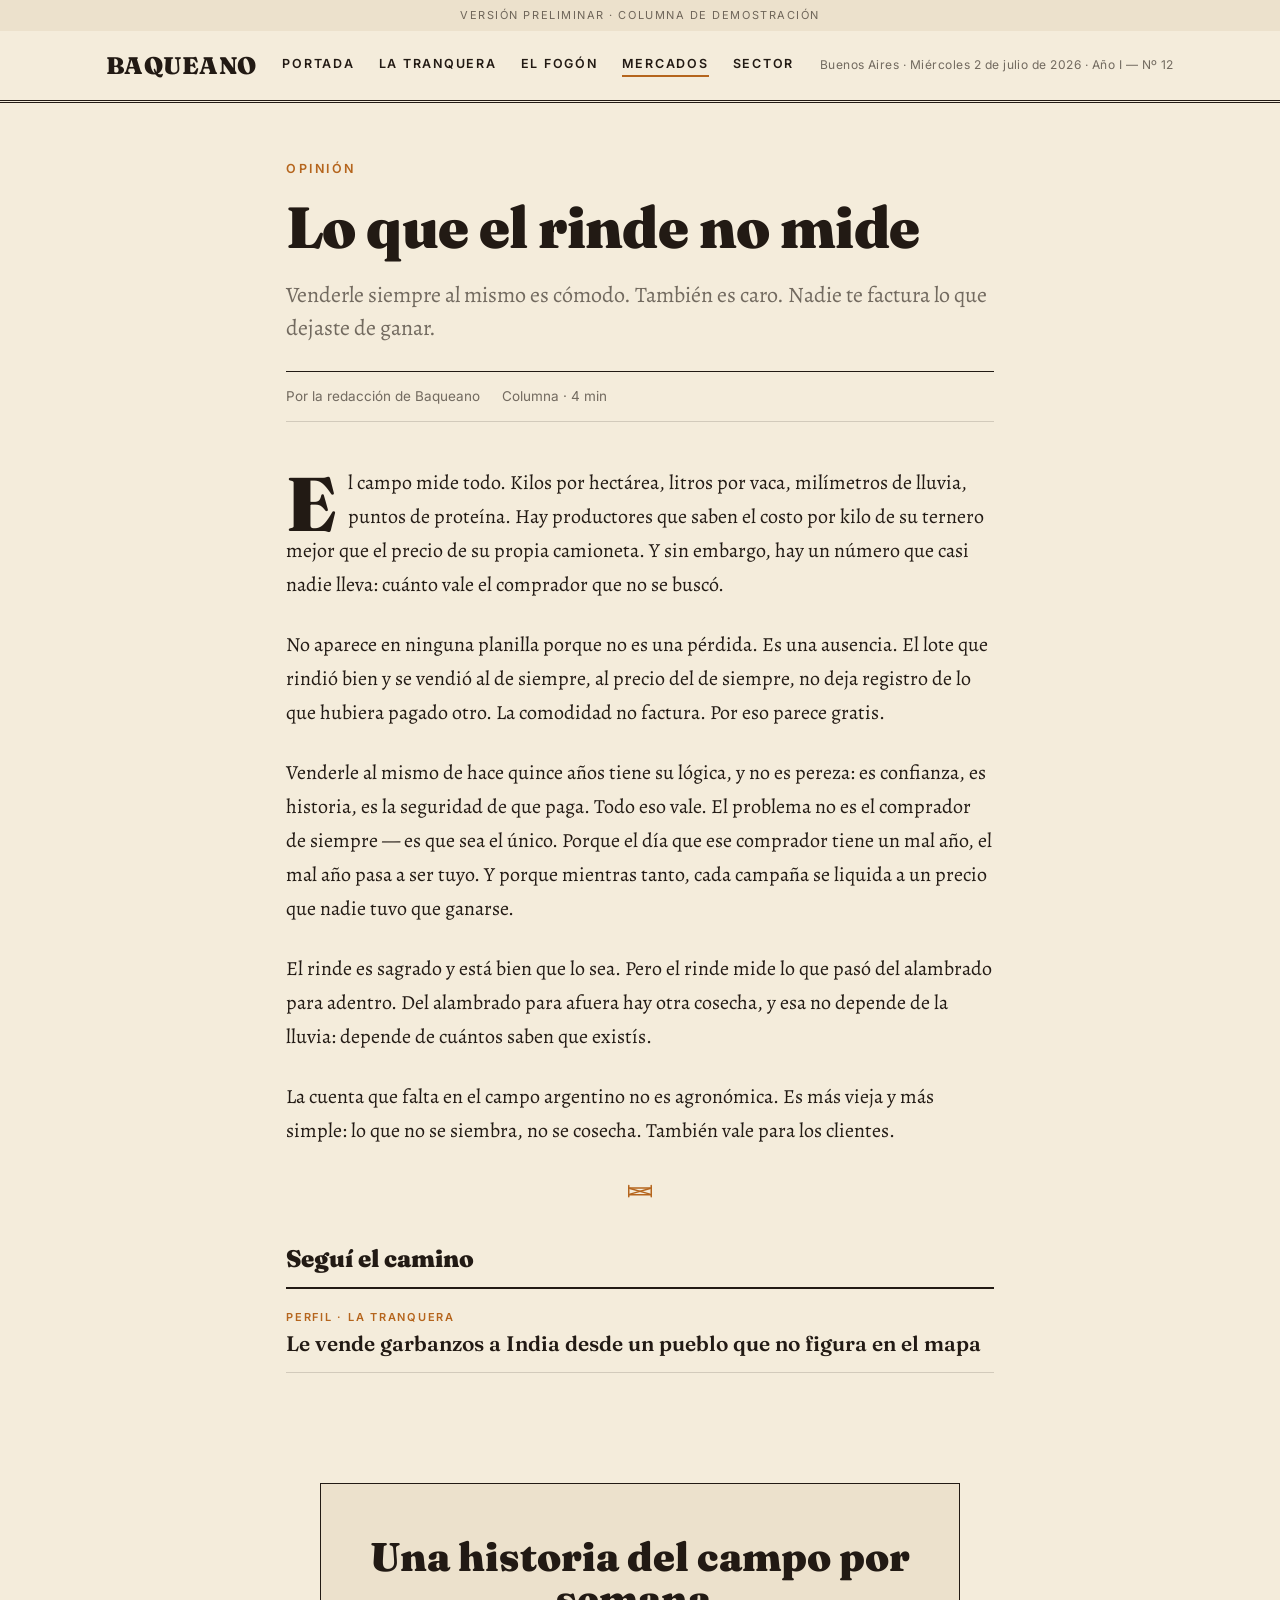
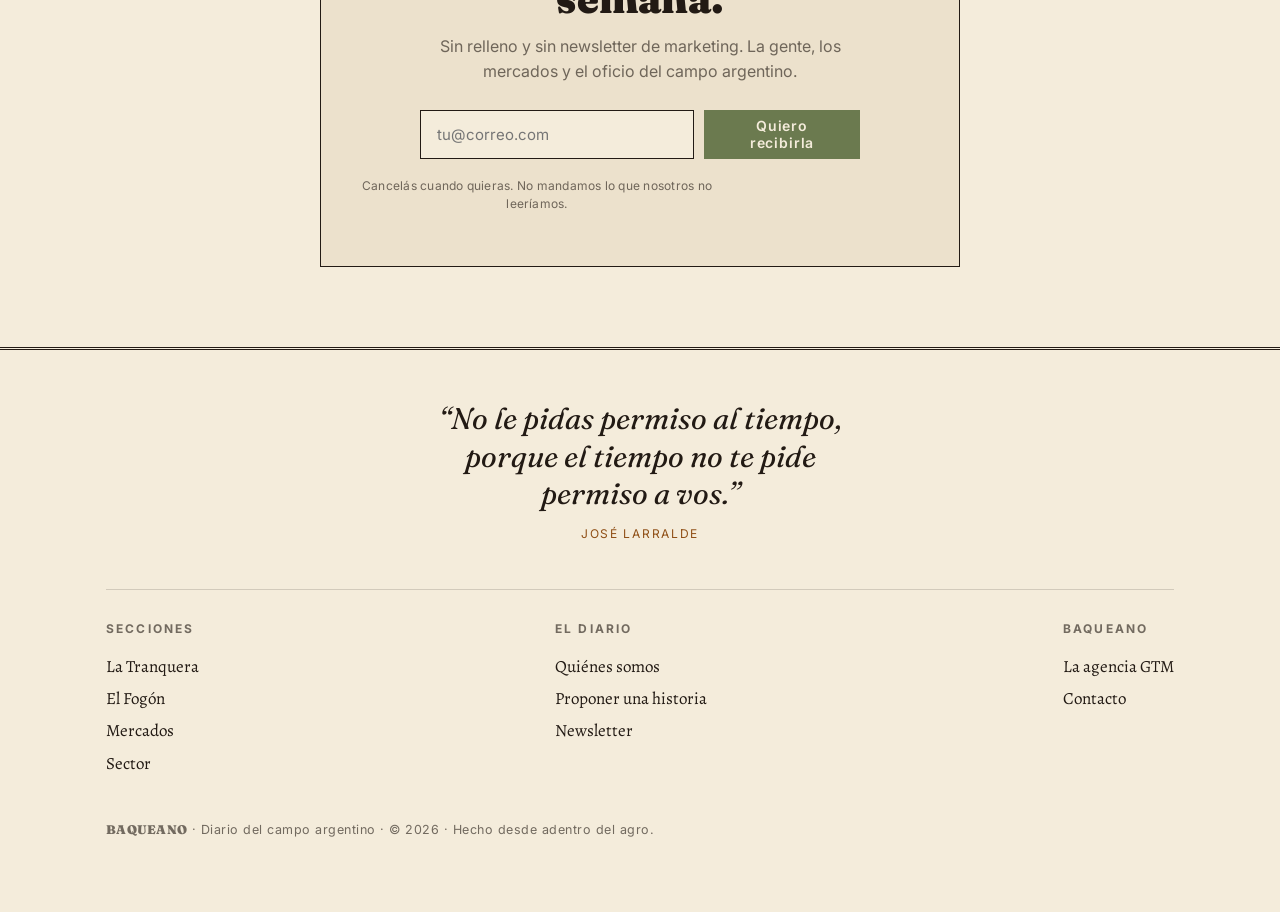
==== portal/notas/columna-rinde-no-mide.html @ cb1015b8 "Portal generado con build.py — nav 4 secciones, notas y secciones generadas Co-Authored-By: Claude F" ====
<!DOCTYPE html>
<html lang="es">
<head>
<meta charset="UTF-8">
<meta name="viewport" content="width=device-width, initial-scale=1.0">
<title>Lo que el rinde no mide — Baqueano</title>
<meta name="description" content="Venderle siempre al mismo es cómodo. También es caro. Nadie te factura lo que dejaste de ganar.">
<link rel="preconnect" href="https://fonts.googleapis.com">
<link rel="preconnect" href="https://fonts.gstatic.com" crossorigin>
<link href="https://fonts.googleapis.com/css2?family=Fraunces:ital,opsz,wght@0,9..144,400;0,9..144,600;0,9..144,900;1,9..144,400;1,9..144,600&family=Alegreya:ital,wght@0,400;0,500;1,400&family=Inter:wght@400;500;600&family=IBM+Plex+Mono:wght@400;500&display=swap" rel="stylesheet">
<link rel="stylesheet" href="../assets/portal.css">
</head>
<body>

  <div class="draft">Versión preliminar · columna de demostración</div>
  <!-- MASTHEAD compacto -->
  <header class="compacta">
    <div class="wrap inner">
      <a class="brand" href="../index.html">BAQUEANO</a>
      <nav aria-label="Secciones">
        <a href="../index.html">Portada</a>
<a href="../seccion/la-tranquera.html">La Tranquera</a>
<a href="../seccion/el-fogon.html">El Fogón</a>
<a href="../seccion/mercados.html" class="active">Mercados</a>
<a href="../seccion/sector.html">Sector</a>
      </nav>
      <span class="fecha">Buenos Aires · Miércoles 2 de julio de 2026 · Año I — Nº 12</span>
    </div>
  </header>

  <article>
    <header class="nota-head">
      <span class="kick">Opinión</span>
      <h1>Lo que el rinde no mide</h1>
      <p class="dek">Venderle siempre al mismo es cómodo. También es caro. Nadie te factura lo que dejaste de ganar.</p>
      <div class="nota-firma">
        <span>Por la redacción de Baqueano</span>
        <span>Columna · 4 min</span>
      </div>
    </header>


    <div class="nota-body">
<p>El campo mide todo. Kilos por hectárea, litros por vaca, milímetros de lluvia, puntos de proteína. Hay productores que saben el costo por kilo de su ternero mejor que el precio de su propia camioneta. Y sin embargo, hay un número que casi nadie lleva: cuánto vale el comprador que no se buscó.</p>
<p>No aparece en ninguna planilla porque no es una pérdida. Es una ausencia. El lote que rindió bien y se vendió al de siempre, al precio del de siempre, no deja registro de lo que hubiera pagado otro. La comodidad no factura. Por eso parece gratis.</p>
<p>Venderle al mismo de hace quince años tiene su lógica, y no es pereza: es confianza, es historia, es la seguridad de que paga. Todo eso vale. El problema no es el comprador de siempre — es que sea el único. Porque el día que ese comprador tiene un mal año, el mal año pasa a ser tuyo. Y porque mientras tanto, cada campaña se liquida a un precio que nadie tuvo que ganarse.</p>
<p>El rinde es sagrado y está bien que lo sea. Pero el rinde mide lo que pasó del alambrado para adentro. Del alambrado para afuera hay otra cosecha, y esa no depende de la lluvia: depende de cuántos saben que existís.</p>
<p>La cuenta que falta en el campo argentino no es agronómica. Es más vieja y más simple: lo que no se siembra, no se cosecha. También vale para los clientes.</p>
      <div class="fin" aria-hidden="true"><svg viewBox="0 0 48 26" fill="none" stroke="currentColor" stroke-width="2.4" stroke-linecap="round"><path d="M6 4 v18"/><path d="M42 4 v18"/><path d="M6 8 h36"/><path d="M6 19 h36"/><path d="M8 9 L40 18"/><path d="M40 9 L8 18"/></svg></div>
    </div>

    <aside class="relacionadas">
      <h2 class="head">Seguí el camino</h2>
      <a href="../notas/historia-garbanzos-india.html"><span class="tag">Perfil · La Tranquera</span><h4>Le vende garbanzos a India desde un pueblo que no figura en el mapa</h4></a>
    </aside>
  </article>

  <main class="wrap">
    <section class="news" id="news">
      <h3>Una historia del campo por semana.</h3>
      <p>Sin relleno y sin newsletter de marketing. La gente, los mercados y el oficio del campo argentino.</p>
      <form onsubmit="return false;">
        <input type="email" placeholder="tu@correo.com" aria-label="Tu correo">
        <button type="submit">Quiero recibirla</button>
      </form>
      <p class="fine">Cancelás cuando quieras. No mandamos lo que nosotros no leeríamos.</p>
    </section>
  </main>

  <footer>
    <div class="wrap">
      <p class="remate">“No le pidas permiso al tiempo, porque el tiempo no te pide permiso a vos.”</p>
      <p class="remate-src">José Larralde</p>
      <div class="foot-cols">
        <div><h5>Secciones</h5><a href="../seccion/la-tranquera.html">La Tranquera</a><a href="../seccion/el-fogon.html">El Fogón</a><a href="../seccion/mercados.html">Mercados</a><a href="../seccion/sector.html">Sector</a></div>
        <div><h5>El diario</h5><a href="#">Quiénes somos</a><a href="#">Proponer una historia</a><a href="#news">Newsletter</a></div>
        <div><h5>Baqueano</h5><a href="../../agencia/index.html">La agencia GTM</a><a href="../../agencia/contacto.html">Contacto</a></div>
      </div>
      <p class="colophon"><b>BAQUEANO</b> · Diario del campo argentino · © 2026 · Hecho desde adentro del agro.</p>
    </div>
  </footer>

</body>
</html>
---- portal/assets/portal.css ----
/* ============================================================
   BAQUEANO — Diario del campo argentino
   Design tokens: BRAND-DESIGN-PLAN.md + mockup "v1 editorial"
   Type: Fraunces (display fatface) · Alegreya (long reading)
         Inter (UI sans) · IBM Plex Mono (data / pizarra)
   Rules: no blue, no gradients (photo veils excepted), no
   shadows, no rounded corners. Green only on clickables.
   ============================================================ */

:root {
  --paper:    #f4ecdb;
  --paper-2:  #ece1cc;
  --tinta:    #221a14;
  --tinta-60: rgba(34, 26, 20, .62);
  --line:     rgba(34, 26, 20, .16);
  --ocre:     #b5651d;
  --ocre-dk:  #8f4f16;
  --pampa:    #6b7a4f;
  --pampa-dk: #56643f;
  --taupe:    #6b5d52;

  --display: "Fraunces", Georgia, "Times New Roman", serif;
  --lectura: "Alegreya", Georgia, serif;
  --sans:    "Inter", system-ui, -apple-system, sans-serif;
  --mono:    "IBM Plex Mono", ui-monospace, "Courier New", monospace;
}

* { box-sizing: border-box; }
html { -webkit-font-smoothing: antialiased; }
body {
  margin: 0; background: var(--paper); color: var(--tinta);
  font-family: var(--sans); font-size: 18px; line-height: 1.55;
}
a { color: inherit; text-decoration: none; }
a:focus-visible { outline: 2px solid var(--ocre); outline-offset: 3px; }
img, svg { display: block; max-width: 100%; }
.wrap { max-width: 1140px; margin: 0 auto; padding: 0 36px; }

.photo { background: var(--tinta); position: relative; overflow: hidden; }
.photo img { width: 100%; height: 100%; object-fit: cover; }

.draft {
  background: var(--paper-2); text-align: center; font-family: var(--sans);
  font-size: 11px; letter-spacing: .14em; text-transform: uppercase;
  color: var(--tinta-60); padding: 7px 12px;
}

.kick {
  font-family: var(--sans); font-weight: 600; font-size: 12.5px;
  letter-spacing: .2em; text-transform: uppercase; color: var(--ocre);
}

/* ---- pizarra (chalkboard price strip) ---- */
.pizarra {
  background: var(--tinta); color: var(--paper);
  font-family: var(--mono); font-size: 12.5px;
  overflow-x: auto; white-space: nowrap;
  -ms-overflow-style: none; scrollbar-width: none;
}
.pizarra::-webkit-scrollbar { display: none; }
.pizarra .inner {
  max-width: 1140px; margin: 0 auto; padding: 9px 36px;
  display: flex; gap: 26px; align-items: baseline;
}
.pizarra .rotulo { color: var(--ocre); letter-spacing: .16em; text-transform: uppercase; font-weight: 500; }
.pizarra .item b { font-weight: 500; color: var(--paper); }
.pizarra .item { color: rgba(244, 236, 219, .78); }
.pizarra .var { color: rgba(244, 236, 219, .5); }
.pizarra .fuente { margin-left: auto; color: rgba(244, 236, 219, .45); letter-spacing: .04em; }

/* ---- masthead (full, home) ---- */
header.masthead { padding: 26px 0 0; }
.top-meta {
  display: flex; justify-content: space-between; align-items: center;
  font-size: 12.5px; letter-spacing: .04em; color: var(--tinta-60);
  border-bottom: 1px solid var(--line); padding-bottom: 12px; gap: 16px;
}
.wordmark { text-align: center; padding: 24px 0 8px; }
.wordmark .brand {
  font-family: var(--display); font-weight: 900;
  font-size: clamp(46px, 9vw, 100px); letter-spacing: .02em;
  line-height: .92; margin: 0; display: block; color: var(--tinta);
}
.wordmark .kicker {
  font-family: var(--sans); font-size: 13px; letter-spacing: .42em;
  text-transform: uppercase; color: var(--ocre-dk); margin-top: 14px;
}
nav.pillars {
  display: flex; justify-content: center; flex-wrap: wrap; gap: 38px;
  border-top: 1px solid var(--tinta); border-bottom: 3px double var(--tinta);
  margin-top: 22px; padding: 13px 0;
}
nav.pillars a {
  font-family: var(--sans); font-weight: 600; font-size: 14px;
  letter-spacing: .15em; text-transform: uppercase; padding-bottom: 2px;
}
nav.pillars a:hover { color: var(--ocre); }
nav.pillars a.active { border-bottom: 2px solid var(--ocre); }

/* ---- masthead (compact, inner pages) ---- */
header.compacta { border-bottom: 3px double var(--tinta); }
.compacta .inner {
  display: flex; align-items: center; justify-content: space-between;
  gap: 24px; padding-top: 16px; padding-bottom: 16px;
}
.compacta .brand {
  font-family: var(--display); font-weight: 900; font-size: 24px;
  letter-spacing: .02em; color: var(--tinta);
}
.compacta nav { display: flex; gap: 24px; flex-wrap: wrap; }
.compacta nav a {
  font-family: var(--sans); font-weight: 600; font-size: 12.5px;
  letter-spacing: .14em; text-transform: uppercase; padding-bottom: 2px;
}
.compacta nav a:hover { color: var(--ocre); }
.compacta nav a.active { border-bottom: 2px solid var(--ocre); }
.compacta .fecha { font-size: 12px; color: var(--tinta-60); letter-spacing: .04em; }

/* ---- hero (photo full-bleed) ---- */
.hero {
  color: var(--paper); position: relative; min-height: min(70vh, 620px);
  display: flex; align-items: flex-end; border-bottom: 3px solid var(--ocre);
  background-size: cover; background-position: center 60%;
}
.hero .inner { position: relative; z-index: 1; padding: 84px 0 50px; width: 100%; }
.hero .kick { color: var(--paper); opacity: .9; display: block; margin-bottom: 18px; }
.hero h2, .hero h1 {
  font-family: var(--display); font-weight: 900;
  font-size: clamp(34px, 5.2vw, 64px); line-height: 1.02;
  letter-spacing: -.01em; margin: 0 0 20px; max-width: 19ch; color: var(--paper);
  text-shadow: 0 2px 20px rgba(34, 26, 20, .5);
}
.hero .dek {
  font-family: var(--lectura); font-size: 21px; line-height: 1.5;
  color: rgba(244, 236, 219, .9); max-width: 42ch; margin: 0 0 18px;
}
.hero .byline { font-family: var(--sans); font-size: 13px; color: rgba(244, 236, 219, .62); }
.hero .byline b { color: var(--paper); font-weight: 600; }

/* ---- tranquera divider ---- */
.rule { display: flex; align-items: center; gap: 18px; color: var(--ocre); margin: 44px 0; }
.rule::before, .rule::after { content: ""; flex: 1; height: 1px; background: var(--line); }
.rule svg { width: 34px; height: 20px; }

/* ---- section label + cards ---- */
.section-label {
  display: flex; align-items: baseline; justify-content: space-between;
  padding: 6px 0 24px; gap: 16px;
}
.section-label h2 { font-family: var(--display); font-weight: 900; font-size: 26px; margin: 0; }
.section-label a {
  font-family: var(--sans); font-weight: 600; font-size: 12px;
  letter-spacing: .14em; text-transform: uppercase; color: var(--ocre);
}
.section-label a:hover { color: var(--ocre-dk); }
.grid3 { display: grid; grid-template-columns: repeat(3, 1fr); gap: 40px; padding-bottom: 16px; }
.card { border-top: 2px solid var(--ocre); }
.card .photo { aspect-ratio: 4/3; margin-top: 16px; }
.card .kick { display: block; margin: 16px 0 10px; }
.card h3 {
  font-family: var(--display); font-weight: 600; font-size: 25px;
  line-height: 1.12; margin: 0 0 12px;
}
.card:hover h3 { color: var(--ocre-dk); }
.card .dek { font-family: var(--sans); font-size: 15px; color: var(--tinta-60); margin: 0 0 14px; line-height: 1.5; }
.card .mins { font-family: var(--sans); font-size: 12.5px; color: var(--tinta-60); }

/* ---- interview band (single dark section) ---- */
.band { background: var(--tinta); color: var(--paper); margin: 60px 0 0; padding: 64px 0; }
.band .inner { display: grid; grid-template-columns: .8fr 1.55fr; gap: 50px; align-items: center; }
.band .photo { aspect-ratio: 3/4; }
.band .kick { color: var(--ocre); display: block; margin-bottom: 14px; }
.band .label-big {
  font-family: var(--display); font-weight: 900;
  font-size: clamp(34px, 5vw, 60px); line-height: .92; margin: 0 0 22px;
}
.band blockquote {
  font-family: var(--display); font-style: italic; font-weight: 400;
  font-size: clamp(25px, 3.4vw, 42px); line-height: 1.2;
  margin: 0 0 20px; text-indent: -.4em;
}
.band cite { font-family: var(--sans); font-style: normal; font-size: 14px; color: rgba(244, 236, 219, .7); }

/* ---- two-column: rumbo list + alambrado wire ---- */
.dos-col { display: grid; grid-template-columns: 1.55fr .85fr; gap: 60px; padding: 56px 0 20px; }
.list .head {
  font-family: var(--display); font-weight: 900; font-size: 30px;
  border-bottom: 2px solid var(--tinta); padding-bottom: 10px; margin: 0 0 8px;
  display: flex; align-items: baseline; justify-content: space-between; gap: 16px;
}
.list .head small {
  font-family: var(--sans); font-weight: 600; font-size: 12px;
  letter-spacing: .2em; text-transform: uppercase; color: var(--ocre); white-space: nowrap;
}
.list .item {
  display: grid; grid-template-columns: 50px 1fr auto; gap: 20px;
  align-items: baseline; padding: 20px 0; border-bottom: 1px solid var(--line);
}
.list .num { font-family: var(--display); font-weight: 900; font-size: 26px; color: var(--ocre); }
.list .item h4 { font-family: var(--display); font-weight: 600; font-size: 21px; margin: 0; line-height: 1.2; }
.list .item:hover h4 { color: var(--ocre-dk); }
.list .tag {
  font-family: var(--sans); font-size: 12px; letter-spacing: .12em;
  text-transform: uppercase; color: var(--tinta-60);
}

.alambrado .head {
  font-family: var(--display); font-weight: 900; font-size: 30px;
  border-bottom: 2px solid var(--tinta); padding-bottom: 10px; margin: 0 0 8px;
}
.alambrado .breve { display: block; padding: 16px 0; border-bottom: 1px solid var(--line); }
.alambrado .breve .tag {
  font-family: var(--sans); font-weight: 600; font-size: 11px;
  letter-spacing: .16em; text-transform: uppercase; color: var(--ocre); display: block; margin-bottom: 6px;
}
.alambrado .breve p { font-family: var(--lectura); font-size: 17.5px; line-height: 1.4; margin: 0; }
.alambrado .breve:hover p { color: var(--ocre-dk); }

/* ---- oficio columns (text-only) ---- */
.columnas { padding: 40px 0 16px; }
.columnas .grid3 { gap: 40px; }
.col-op { border-top: 2px solid var(--tinta); padding-top: 16px; }
.col-op .kick { display: block; margin-bottom: 10px; color: var(--tinta-60); }
.col-op h3 {
  font-family: var(--display); font-weight: 600; font-style: italic;
  font-size: 24px; line-height: 1.15; margin: 0 0 10px;
}
.col-op:hover h3 { color: var(--ocre-dk); }
.col-op .dek { font-family: var(--sans); font-size: 15px; color: var(--tinta-60); line-height: 1.5; margin: 0 0 12px; }
.col-op .firma { font-family: var(--lectura); font-style: italic; font-size: 15.5px; color: var(--tinta); }

/* ---- newsletter ---- */
.news {
  text-align: center; margin: 80px auto; max-width: 640px;
  border: 1px solid var(--tinta); padding: 52px 40px; background: var(--paper-2);
}
.news h3 {
  font-family: var(--display); font-weight: 900;
  font-size: clamp(28px, 4vw, 40px); margin: 0 0 14px; line-height: 1.05;
}
.news p { font-size: 16px; color: var(--tinta-60); max-width: 44ch; margin: 0 auto 26px; }
.news form { display: flex; gap: 10px; max-width: 440px; margin: 0 auto; }
.news input {
  flex: 1; border: 1px solid var(--tinta); background: var(--paper);
  padding: 14px 16px; font-family: var(--sans); font-size: 15px; color: var(--tinta);
}
.news input:focus-visible { outline: 2px solid var(--ocre); outline-offset: 2px; }
.news button {
  border: none; background: var(--pampa); color: var(--paper);
  font-family: var(--sans); font-weight: 600; font-size: 14px;
  letter-spacing: .06em; padding: 0 24px; cursor: pointer;
}
.news button:hover { background: var(--pampa-dk); }
.news .fine { font-size: 12px; color: var(--tinta-60); margin: 18px 0 0; letter-spacing: .02em; }

/* ---- footer ---- */
footer { border-top: 3px double var(--tinta); margin-top: 40px; padding: 50px 0 60px; }
.remate {
  font-family: var(--display); font-style: italic;
  font-size: clamp(20px, 3vw, 30px); text-align: center;
  max-width: 24ch; margin: 0 auto 8px; line-height: 1.25;
}
.remate-src {
  text-align: center; font-family: var(--sans); font-size: 12px;
  letter-spacing: .14em; text-transform: uppercase; color: var(--ocre-dk); margin-bottom: 46px;
}
.foot-cols {
  display: flex; flex-wrap: wrap; justify-content: space-between; gap: 30px;
  border-top: 1px solid var(--line); padding-top: 30px;
}
.foot-cols h5 {
  font-family: var(--sans); font-size: 12px; letter-spacing: .18em;
  text-transform: uppercase; color: var(--tinta-60); margin: 0 0 12px;
}
.foot-cols a { display: block; font-family: var(--lectura); font-size: 17px; padding: 3px 0; }
.foot-cols a:hover { color: var(--ocre); }
.colophon { margin-top: 40px; font-size: 12.5px; color: var(--tinta-60); letter-spacing: .04em; }
.colophon b { font-family: var(--display); font-weight: 900; letter-spacing: .02em; }

/* ============================================================
   ARTICLE PAGE (nota.html)
   ============================================================ */
.nota-head { max-width: 780px; margin: 0 auto; padding: 56px 36px 0; }
.nota-head .kick { display: block; margin-bottom: 18px; }
.nota-head h1 {
  font-family: var(--display); font-weight: 900;
  font-size: clamp(34px, 5.4vw, 58px); line-height: 1.04;
  letter-spacing: -.01em; margin: 0 0 22px;
}
.nota-head .dek {
  font-family: var(--lectura); font-size: 22px; line-height: 1.5;
  color: var(--tinta-60); margin: 0 0 26px;
}
.nota-firma {
  display: flex; flex-wrap: wrap; gap: 8px 22px; align-items: baseline;
  border-top: 1px solid var(--tinta); border-bottom: 1px solid var(--line);
  padding: 14px 0; font-family: var(--sans); font-size: 13.5px; color: var(--tinta-60);
}
.nota-firma b { color: var(--tinta); font-weight: 600; }

.nota-foto { margin: 44px 0 0; }
.nota-foto .photo { aspect-ratio: 21/9; }
.nota-foto figcaption {
  max-width: 780px; margin: 0 auto; padding: 12px 36px 0;
  font-family: var(--sans); font-size: 13px; color: var(--taupe); line-height: 1.5;
}

.nota-body { max-width: 780px; margin: 0 auto; padding: 44px 36px 20px; }
.nota-body p {
  font-family: var(--lectura); font-size: 20px; line-height: 1.7; margin: 0 0 26px;
}
.nota-body > p:first-of-type::first-letter {
  font-family: var(--display); font-weight: 900; font-size: 76px;
  line-height: .78; float: left; padding: 8px 12px 0 0; color: var(--tinta);
}
.nota-body h2 {
  font-family: var(--display); font-weight: 900; font-size: 29px;
  line-height: 1.15; margin: 44px 0 18px;
}
.nota-body .pull {
  font-family: var(--display); font-style: italic; font-weight: 400;
  font-size: clamp(24px, 3.4vw, 34px); line-height: 1.25;
  border-top: 2px solid var(--ocre); border-bottom: 1px solid var(--line);
  padding: 26px 0; margin: 40px 0; text-indent: -.4em;
}
.nota-body .rule { margin: 40px 0; }

/* data box — numbers set in mono, per brand rule */
.ficha { border: 1px solid var(--tinta); background: var(--paper-2); padding: 28px 30px; margin: 40px 0; }
.ficha h3 {
  font-family: var(--sans); font-weight: 600; font-size: 12px;
  letter-spacing: .2em; text-transform: uppercase; color: var(--ocre-dk); margin: 0 0 16px;
}
.ficha dl { display: grid; grid-template-columns: auto 1fr; gap: 8px 24px; margin: 0; }
.ficha dt { font-family: var(--sans); font-size: 13.5px; color: var(--tinta-60); }
.ficha dd { font-family: var(--mono); font-size: 14.5px; margin: 0; }

.fin { display: flex; justify-content: center; padding: 8px 0 20px; color: var(--ocre); }
.fin svg { width: 30px; height: 18px; }

/* related */
.relacionadas { max-width: 780px; margin: 0 auto; padding: 0 36px 30px; }
.relacionadas .head {
  font-family: var(--display); font-weight: 900; font-size: 24px;
  border-bottom: 2px solid var(--tinta); padding-bottom: 10px; margin: 0 0 4px;
}
.relacionadas a { display: block; padding: 16px 0; border-bottom: 1px solid var(--line); }
.relacionadas .tag {
  font-family: var(--sans); font-weight: 600; font-size: 11px;
  letter-spacing: .16em; text-transform: uppercase; color: var(--ocre); display: block; margin-bottom: 5px;
}
.relacionadas h4 { font-family: var(--display); font-weight: 600; font-size: 21px; margin: 0; line-height: 1.2; }
.relacionadas a:hover h4 { color: var(--ocre-dk); }

/* ============================================================
   SECTION PAGE (mercados.html)
   ============================================================ */
.seccion-head { padding: 52px 0 0; }
.seccion-head h1 {
  font-family: var(--display); font-weight: 900;
  font-size: clamp(40px, 7vw, 76px); line-height: .95; margin: 0 0 14px;
}
.seccion-head .dek {
  font-family: var(--lectura); font-size: 20px; color: var(--tinta-60);
  max-width: 52ch; margin: 0 0 28px;
}
.seccion-head::after { content: ""; display: block; border-bottom: 3px double var(--tinta); }

.seccion-cuerpo { display: grid; grid-template-columns: 1.6fr .8fr; gap: 60px; padding: 44px 0 20px; }

.destacada { display: block; border-bottom: 1px solid var(--line); padding-bottom: 34px; margin-bottom: 10px; }
.destacada .photo { aspect-ratio: 16/9; margin-bottom: 20px; }
.destacada h2 {
  font-family: var(--display); font-weight: 900; font-size: clamp(28px, 3.6vw, 40px);
  line-height: 1.05; margin: 0 0 12px;
}
.destacada:hover h2 { color: var(--ocre-dk); }
.destacada .dek { font-family: var(--lectura); font-size: 18.5px; color: var(--tinta-60); line-height: 1.5; margin: 0 0 12px; }
.destacada .mins { font-family: var(--sans); font-size: 12.5px; color: var(--tinta-60); }

.listado a { display: grid; grid-template-columns: 1fr auto; gap: 18px; align-items: baseline; padding: 22px 0; border-bottom: 1px solid var(--line); }
.listado .tag {
  font-family: var(--sans); font-weight: 600; font-size: 11px;
  letter-spacing: .16em; text-transform: uppercase; color: var(--ocre); display: block; margin-bottom: 6px;
}
.listado h3 { font-family: var(--display); font-weight: 600; font-size: 24px; line-height: 1.15; margin: 0 0 8px; }
.listado a:hover h3 { color: var(--ocre-dk); }
.listado .dek { font-family: var(--sans); font-size: 15px; color: var(--tinta-60); line-height: 1.5; margin: 0; }
.listado .mins { font-family: var(--sans); font-size: 12.5px; color: var(--tinta-60); white-space: nowrap; }

/* sidebar */
.costado h3.head {
  font-family: var(--display); font-weight: 900; font-size: 24px;
  border-bottom: 2px solid var(--tinta); padding-bottom: 10px; margin: 0 0 4px;
}
.tabla-pizarra { width: 100%; border-collapse: collapse; font-family: var(--mono); font-size: 14px; }
.tabla-pizarra caption {
  text-align: left; font-family: var(--sans); font-weight: 600; font-size: 11px;
  letter-spacing: .16em; text-transform: uppercase; color: var(--ocre-dk); padding: 14px 0 10px;
}
.tabla-pizarra th {
  text-align: left; font-family: var(--sans); font-weight: 600; font-size: 11px;
  letter-spacing: .1em; text-transform: uppercase; color: var(--tinta-60);
  border-bottom: 1px solid var(--tinta); padding: 6px 0;
}
.tabla-pizarra th:last-child, .tabla-pizarra td:last-child { text-align: right; }
.tabla-pizarra td { border-bottom: 1px solid var(--line); padding: 9px 0; }
.tabla-pizarra .var { color: var(--taupe); }
.costado .nota-fuente { font-family: var(--sans); font-size: 12px; color: var(--taupe); margin: 12px 0 40px; line-height: 1.5; }

.costado .mini { display: block; padding: 14px 0; border-bottom: 1px solid var(--line); }
.costado .mini .num { font-family: var(--display); font-weight: 900; font-size: 19px; color: var(--ocre); margin-right: 10px; }
.costado .mini h4 { display: inline; font-family: var(--display); font-weight: 600; font-size: 18.5px; line-height: 1.3; margin: 0; }
.costado .mini:hover h4 { color: var(--ocre-dk); }

/* ---- responsive ---- */
@media (max-width: 900px) {
  .dos-col, .seccion-cuerpo { grid-template-columns: 1fr; gap: 44px; }
}
@media (max-width: 820px) {
  .wrap { padding: 0 22px; }
  .pizarra .inner { padding: 9px 22px; }
  .pizarra .fuente { display: none; }
  .grid3 { grid-template-columns: 1fr; gap: 36px; }
  .band .inner { grid-template-columns: 1fr; gap: 26px; }
  .band .photo { aspect-ratio: 4/3; max-width: 320px; }
  .band .label-big { order: -1; }
  .top-meta .hide-sm { display: none; }
  nav.pillars { gap: 20px; }
  .hero { min-height: 56vh; }
  .compacta .inner { flex-wrap: wrap; gap: 10px 24px; padding-top: 14px; padding-bottom: 14px; }
  .compacta .fecha { display: none; }
  .nota-head, .nota-body, .relacionadas { padding-left: 22px; padding-right: 22px; }
  .nota-foto figcaption { padding-left: 22px; padding-right: 22px; }
  .listado a { grid-template-columns: 1fr; gap: 6px; }
}
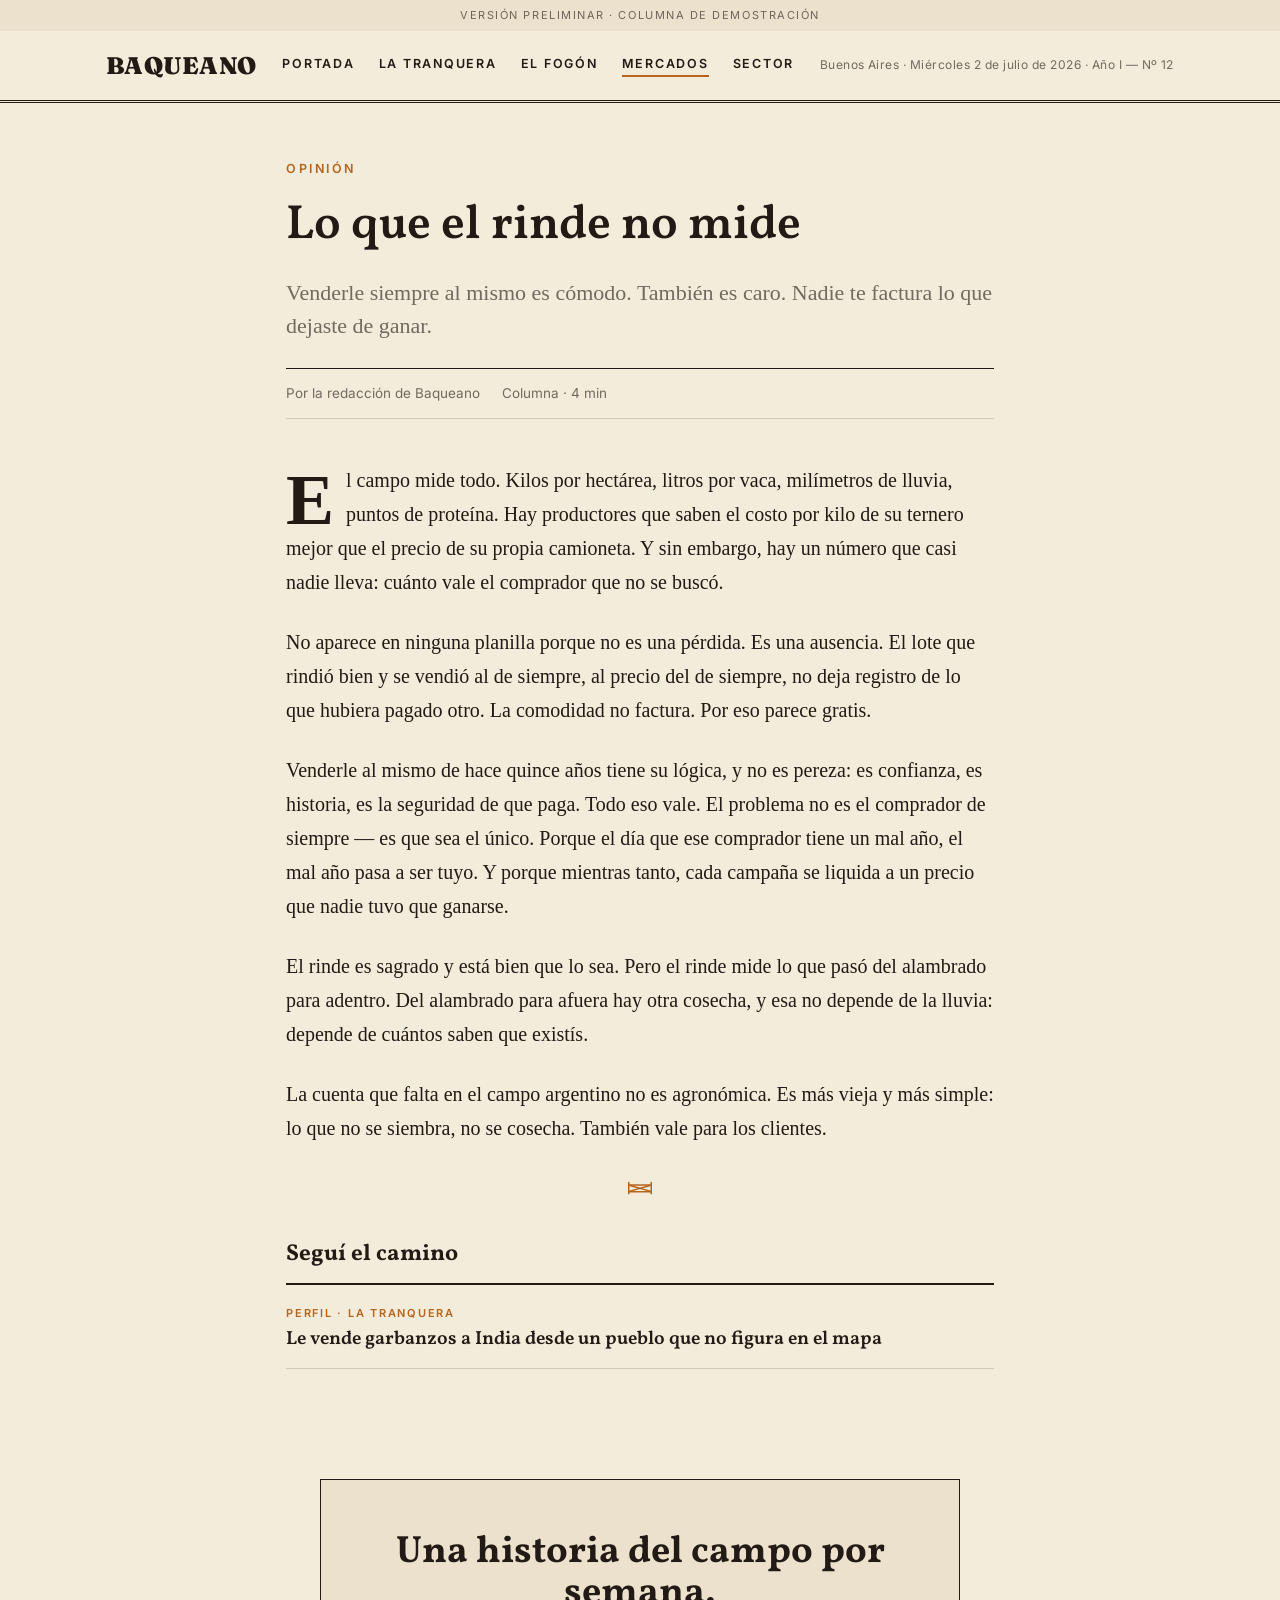
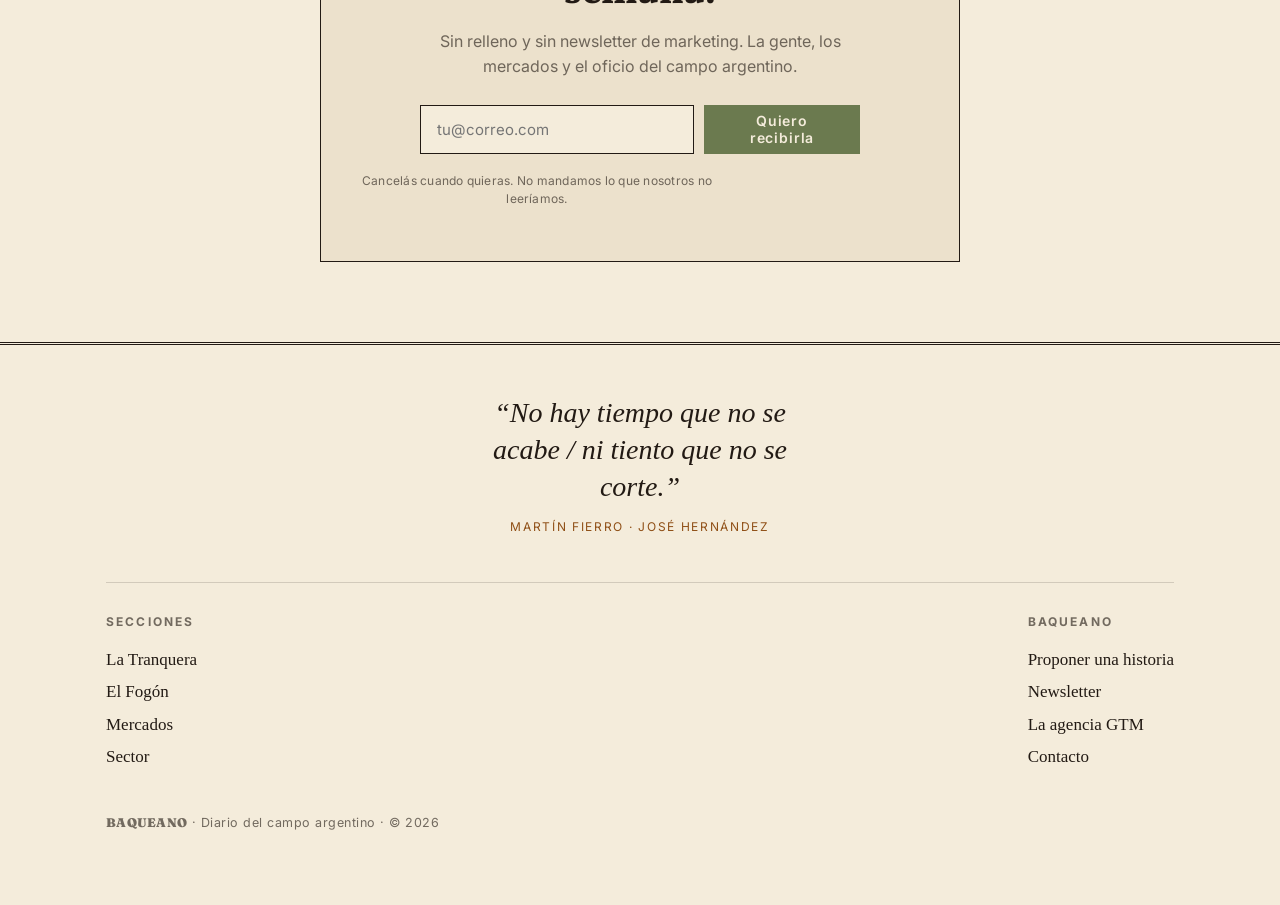
==== commit 36a008cc: "publicación 2026-07-08 19:41" ====
--- a/portal/notas/columna-rinde-no-mide.html
+++ b/portal/notas/columna-rinde-no-mide.html
@@ -7,7 +7,7 @@
 <meta name="description" content="Venderle siempre al mismo es cómodo. También es caro. Nadie te factura lo que dejaste de ganar.">
 <link rel="preconnect" href="https://fonts.googleapis.com">
 <link rel="preconnect" href="https://fonts.gstatic.com" crossorigin>
-<link href="https://fonts.googleapis.com/css2?family=Fraunces:ital,opsz,wght@0,9..144,400;0,9..144,600;0,9..144,900;1,9..144,400;1,9..144,600&family=Alegreya:ital,wght@0,400;0,500;1,400&family=Inter:wght@400;500;600&family=IBM+Plex+Mono:wght@400;500&display=swap" rel="stylesheet">
+<link href="https://fonts.googleapis.com/css2?family=Fraunces:ital,opsz,wght@0,9..144,400;0,9..144,600;0,9..144,900;1,9..144,400;1,9..144,600&family=Vollkorn:wght@600;700&family=Old+Standard+TT:ital,wght@0,400;0,700;1,400&family=Inter:wght@400;500;600&family=IBM+Plex+Mono:wght@400;500&display=swap" rel="stylesheet">
 <link rel="stylesheet" href="../assets/portal.css">
 </head>
 <body>
@@ -69,14 +69,13 @@
 
   <footer>
     <div class="wrap">
-      <p class="remate">“No le pidas permiso al tiempo, porque el tiempo no te pide permiso a vos.”</p>
-      <p class="remate-src">José Larralde</p>
+      <p class="remate">“No hay tiempo que no se acabe / ni tiento que no se corte.”</p>
+      <p class="remate-src">Martín Fierro · José Hernández</p>
       <div class="foot-cols">
         <div><h5>Secciones</h5><a href="../seccion/la-tranquera.html">La Tranquera</a><a href="../seccion/el-fogon.html">El Fogón</a><a href="../seccion/mercados.html">Mercados</a><a href="../seccion/sector.html">Sector</a></div>
-        <div><h5>El diario</h5><a href="#">Quiénes somos</a><a href="#">Proponer una historia</a><a href="#news">Newsletter</a></div>
-        <div><h5>Baqueano</h5><a href="../../agencia/index.html">La agencia GTM</a><a href="../../agencia/contacto.html">Contacto</a></div>
+        <div><h5>Baqueano</h5><a href="#">Proponer una historia</a><a href="#news">Newsletter</a><a href="../../agencia/index.html">La agencia GTM</a><a href="../../agencia/contacto.html">Contacto</a></div>
       </div>
-      <p class="colophon"><b>BAQUEANO</b> · Diario del campo argentino · © 2026 · Hecho desde adentro del agro.</p>
+      <p class="colophon"><b>BAQUEANO</b> · Diario del campo argentino · © 2026</p>
     </div>
   </footer>
 
--- a/portal/assets/portal.css
+++ b/portal/assets/portal.css
@@ -5,6 +5,7 @@
          Inter (UI sans) · IBM Plex Mono (data / pizarra)
    Rules: no blue, no gradients (photo veils excepted), no
    shadows, no rounded corners. Green only on clickables.
+   Texture: pending real scanned ink assets — never procedural.
    ============================================================ */
 
 :root {
@@ -19,8 +20,14 @@
   --pampa-dk: #56643f;
   --taupe:    #6b5d52;
 
+  /* Fraunces = wordmark only ("BAQUEANO"). Vollkorn = section furniture
+     (Rumbo, El Alambrado, Oficio, La Tranquera) AND note headlines — one
+     warm book serif, two contexts, two weights (700 furniture / 600
+     headlines). Old Standard TT = subheads + long reading — imprenta
+     lineage from the 1839 "El Grito Arjentino". */
   --display: "Fraunces", Georgia, "Times New Roman", serif;
-  --lectura: "Alegreya", Georgia, serif;
+  --titular: "Vollkorn", Georgia, "Times New Roman", serif;
+  --lectura: "Old Standard TT", Georgia, serif;
   --sans:    "Inter", system-ui, -apple-system, sans-serif;
   --mono:    "IBM Plex Mono", ui-monospace, "Courier New", monospace;
 }
@@ -122,12 +129,12 @@
   display: flex; align-items: flex-end; border-bottom: 3px solid var(--ocre);
   background-size: cover; background-position: center 60%;
 }
-.hero .inner { position: relative; z-index: 1; padding: 84px 0 50px; width: 100%; }
+.hero .inner { position: relative; z-index: 1; padding-top: 84px; padding-bottom: 50px; width: 100%; }
 .hero .kick { color: var(--paper); opacity: .9; display: block; margin-bottom: 18px; }
 .hero h2, .hero h1 {
-  font-family: var(--display); font-weight: 900;
-  font-size: clamp(34px, 5.2vw, 64px); line-height: 1.02;
-  letter-spacing: -.01em; margin: 0 0 20px; max-width: 19ch; color: var(--paper);
+  font-family: var(--titular); font-weight: 600;
+  font-size: clamp(32px, 4.6vw, 56px); line-height: 1.14;
+  margin: 0 0 20px; max-width: 19ch; color: var(--paper);
   text-shadow: 0 2px 20px rgba(34, 26, 20, .5);
 }
 .hero .dek {
@@ -147,7 +154,7 @@
   display: flex; align-items: baseline; justify-content: space-between;
   padding: 6px 0 24px; gap: 16px;
 }
-.section-label h2 { font-family: var(--display); font-weight: 900; font-size: 26px; margin: 0; }
+.section-label h2 { font-family: var(--titular); font-weight: 700; font-size: 25px; margin: 0; }
 .section-label a {
   font-family: var(--sans); font-weight: 600; font-size: 12px;
   letter-spacing: .14em; text-transform: uppercase; color: var(--ocre);
@@ -158,8 +165,8 @@
 .card .photo { aspect-ratio: 4/3; margin-top: 16px; }
 .card .kick { display: block; margin: 16px 0 10px; }
 .card h3 {
-  font-family: var(--display); font-weight: 600; font-size: 25px;
-  line-height: 1.12; margin: 0 0 12px;
+  font-family: var(--titular); font-weight: 600; font-size: 22px;
+  line-height: 1.25; margin: 0 0 12px;
 }
 .card:hover h3 { color: var(--ocre-dk); }
 .card .dek { font-family: var(--sans); font-size: 15px; color: var(--tinta-60); margin: 0 0 14px; line-height: 1.5; }
@@ -171,12 +178,12 @@
 .band .photo { aspect-ratio: 3/4; }
 .band .kick { color: var(--ocre); display: block; margin-bottom: 14px; }
 .band .label-big {
-  font-family: var(--display); font-weight: 900;
-  font-size: clamp(34px, 5vw, 60px); line-height: .92; margin: 0 0 22px;
+  font-family: var(--titular); font-weight: 700;
+  font-size: clamp(34px, 4.8vw, 58px); line-height: 1.02; margin: 0 0 22px;
 }
 .band blockquote {
-  font-family: var(--display); font-style: italic; font-weight: 400;
-  font-size: clamp(25px, 3.4vw, 42px); line-height: 1.2;
+  font-family: var(--lectura); font-style: italic; font-weight: 400;
+  font-size: clamp(24px, 3.2vw, 38px); line-height: 1.28;
   margin: 0 0 20px; text-indent: -.4em;
 }
 .band cite { font-family: var(--sans); font-style: normal; font-size: 14px; color: rgba(244, 236, 219, .7); }
@@ -184,7 +191,7 @@
 /* ---- two-column: rumbo list + alambrado wire ---- */
 .dos-col { display: grid; grid-template-columns: 1.55fr .85fr; gap: 60px; padding: 56px 0 20px; }
 .list .head {
-  font-family: var(--display); font-weight: 900; font-size: 30px;
+  font-family: var(--titular); font-weight: 700; font-size: 28px;
   border-bottom: 2px solid var(--tinta); padding-bottom: 10px; margin: 0 0 8px;
   display: flex; align-items: baseline; justify-content: space-between; gap: 16px;
 }
@@ -196,8 +203,8 @@
   display: grid; grid-template-columns: 50px 1fr auto; gap: 20px;
   align-items: baseline; padding: 20px 0; border-bottom: 1px solid var(--line);
 }
-.list .num { font-family: var(--display); font-weight: 900; font-size: 26px; color: var(--ocre); }
-.list .item h4 { font-family: var(--display); font-weight: 600; font-size: 21px; margin: 0; line-height: 1.2; }
+.list .num { font-family: var(--titular); font-weight: 700; font-size: 24px; color: var(--ocre); }
+.list .item h4 { font-family: var(--titular); font-weight: 600; font-size: 19px; margin: 0; line-height: 1.3; }
 .list .item:hover h4 { color: var(--ocre-dk); }
 .list .tag {
   font-family: var(--sans); font-size: 12px; letter-spacing: .12em;
@@ -205,7 +212,7 @@
 }
 
 .alambrado .head {
-  font-family: var(--display); font-weight: 900; font-size: 30px;
+  font-family: var(--titular); font-weight: 700; font-size: 28px;
   border-bottom: 2px solid var(--tinta); padding-bottom: 10px; margin: 0 0 8px;
 }
 .alambrado .breve { display: block; padding: 16px 0; border-bottom: 1px solid var(--line); }
@@ -222,8 +229,8 @@
 .col-op { border-top: 2px solid var(--tinta); padding-top: 16px; }
 .col-op .kick { display: block; margin-bottom: 10px; color: var(--tinta-60); }
 .col-op h3 {
-  font-family: var(--display); font-weight: 600; font-style: italic;
-  font-size: 24px; line-height: 1.15; margin: 0 0 10px;
+  font-family: var(--titular); font-weight: 600; font-style: normal;
+  font-size: 20px; line-height: 1.3; margin: 0 0 10px;
 }
 .col-op:hover h3 { color: var(--ocre-dk); }
 .col-op .dek { font-family: var(--sans); font-size: 15px; color: var(--tinta-60); line-height: 1.5; margin: 0 0 12px; }
@@ -235,8 +242,8 @@
   border: 1px solid var(--tinta); padding: 52px 40px; background: var(--paper-2);
 }
 .news h3 {
-  font-family: var(--display); font-weight: 900;
-  font-size: clamp(28px, 4vw, 40px); margin: 0 0 14px; line-height: 1.05;
+  font-family: var(--titular); font-weight: 700;
+  font-size: clamp(28px, 3.8vw, 38px); margin: 0 0 14px; line-height: 1.1;
 }
 .news p { font-size: 16px; color: var(--tinta-60); max-width: 44ch; margin: 0 auto 26px; }
 .news form { display: flex; gap: 10px; max-width: 440px; margin: 0 auto; }
@@ -256,9 +263,9 @@
 /* ---- footer ---- */
 footer { border-top: 3px double var(--tinta); margin-top: 40px; padding: 50px 0 60px; }
 .remate {
-  font-family: var(--display); font-style: italic;
-  font-size: clamp(20px, 3vw, 30px); text-align: center;
-  max-width: 24ch; margin: 0 auto 8px; line-height: 1.25;
+  font-family: var(--lectura); font-style: italic;
+  font-size: clamp(20px, 3vw, 28px); text-align: center;
+  max-width: 26ch; margin: 0 auto 8px; line-height: 1.32;
 }
 .remate-src {
   text-align: center; font-family: var(--sans); font-size: 12px;
@@ -283,9 +290,9 @@
 .nota-head { max-width: 780px; margin: 0 auto; padding: 56px 36px 0; }
 .nota-head .kick { display: block; margin-bottom: 18px; }
 .nota-head h1 {
-  font-family: var(--display); font-weight: 900;
-  font-size: clamp(34px, 5.4vw, 58px); line-height: 1.04;
-  letter-spacing: -.01em; margin: 0 0 22px;
+  font-family: var(--titular); font-weight: 600;
+  font-size: clamp(30px, 4.4vw, 48px); line-height: 1.2;
+  margin: 0 0 22px;
 }
 .nota-head .dek {
   font-family: var(--lectura); font-size: 22px; line-height: 1.5;
@@ -310,16 +317,16 @@
   font-family: var(--lectura); font-size: 20px; line-height: 1.7; margin: 0 0 26px;
 }
 .nota-body > p:first-of-type::first-letter {
-  font-family: var(--display); font-weight: 900; font-size: 76px;
-  line-height: .78; float: left; padding: 8px 12px 0 0; color: var(--tinta);
+  font-family: var(--lectura); font-weight: 700; font-size: 72px;
+  line-height: .82; float: left; padding: 8px 12px 0 0; color: var(--tinta);
 }
 .nota-body h2 {
-  font-family: var(--display); font-weight: 900; font-size: 29px;
-  line-height: 1.15; margin: 44px 0 18px;
+  font-family: var(--lectura); font-weight: 700; font-size: 26px;
+  line-height: 1.25; margin: 44px 0 18px;
 }
 .nota-body .pull {
-  font-family: var(--display); font-style: italic; font-weight: 400;
-  font-size: clamp(24px, 3.4vw, 34px); line-height: 1.25;
+  font-family: var(--lectura); font-style: italic; font-weight: 400;
+  font-size: clamp(23px, 3.2vw, 31px); line-height: 1.32;
   border-top: 2px solid var(--ocre); border-bottom: 1px solid var(--line);
   padding: 26px 0; margin: 40px 0; text-indent: -.4em;
 }
@@ -341,7 +348,7 @@
 /* related */
 .relacionadas { max-width: 780px; margin: 0 auto; padding: 0 36px 30px; }
 .relacionadas .head {
-  font-family: var(--display); font-weight: 900; font-size: 24px;
+  font-family: var(--titular); font-weight: 700; font-size: 23px;
   border-bottom: 2px solid var(--tinta); padding-bottom: 10px; margin: 0 0 4px;
 }
 .relacionadas a { display: block; padding: 16px 0; border-bottom: 1px solid var(--line); }
@@ -349,16 +356,16 @@
   font-family: var(--sans); font-weight: 600; font-size: 11px;
   letter-spacing: .16em; text-transform: uppercase; color: var(--ocre); display: block; margin-bottom: 5px;
 }
-.relacionadas h4 { font-family: var(--display); font-weight: 600; font-size: 21px; margin: 0; line-height: 1.2; }
+.relacionadas h4 { font-family: var(--titular); font-weight: 600; font-size: 19px; margin: 0; line-height: 1.3; }
 .relacionadas a:hover h4 { color: var(--ocre-dk); }
 
 /* ============================================================
-   SECTION PAGE (mercados.html)
+   SECTION PAGE (seccion/*.html)
    ============================================================ */
 .seccion-head { padding: 52px 0 0; }
 .seccion-head h1 {
-  font-family: var(--display); font-weight: 900;
-  font-size: clamp(40px, 7vw, 76px); line-height: .95; margin: 0 0 14px;
+  font-family: var(--titular); font-weight: 700;
+  font-size: clamp(38px, 6.2vw, 68px); line-height: .98; margin: 0 0 14px;
 }
 .seccion-head .dek {
   font-family: var(--lectura); font-size: 20px; color: var(--tinta-60);
@@ -371,8 +378,8 @@
 .destacada { display: block; border-bottom: 1px solid var(--line); padding-bottom: 34px; margin-bottom: 10px; }
 .destacada .photo { aspect-ratio: 16/9; margin-bottom: 20px; }
 .destacada h2 {
-  font-family: var(--display); font-weight: 900; font-size: clamp(28px, 3.6vw, 40px);
-  line-height: 1.05; margin: 0 0 12px;
+  font-family: var(--titular); font-weight: 600; font-size: clamp(26px, 3.3vw, 34px);
+  line-height: 1.18; margin: 0 0 12px;
 }
 .destacada:hover h2 { color: var(--ocre-dk); }
 .destacada .dek { font-family: var(--lectura); font-size: 18.5px; color: var(--tinta-60); line-height: 1.5; margin: 0 0 12px; }
@@ -383,14 +390,14 @@
   font-family: var(--sans); font-weight: 600; font-size: 11px;
   letter-spacing: .16em; text-transform: uppercase; color: var(--ocre); display: block; margin-bottom: 6px;
 }
-.listado h3 { font-family: var(--display); font-weight: 600; font-size: 24px; line-height: 1.15; margin: 0 0 8px; }
+.listado h3 { font-family: var(--titular); font-weight: 600; font-size: 20px; line-height: 1.28; margin: 0 0 8px; }
 .listado a:hover h3 { color: var(--ocre-dk); }
 .listado .dek { font-family: var(--sans); font-size: 15px; color: var(--tinta-60); line-height: 1.5; margin: 0; }
 .listado .mins { font-family: var(--sans); font-size: 12.5px; color: var(--tinta-60); white-space: nowrap; }
 
 /* sidebar */
 .costado h3.head {
-  font-family: var(--display); font-weight: 900; font-size: 24px;
+  font-family: var(--titular); font-weight: 700; font-size: 23px;
   border-bottom: 2px solid var(--tinta); padding-bottom: 10px; margin: 0 0 4px;
 }
 .tabla-pizarra { width: 100%; border-collapse: collapse; font-family: var(--mono); font-size: 14px; }
@@ -409,8 +416,8 @@
 .costado .nota-fuente { font-family: var(--sans); font-size: 12px; color: var(--taupe); margin: 12px 0 40px; line-height: 1.5; }
 
 .costado .mini { display: block; padding: 14px 0; border-bottom: 1px solid var(--line); }
-.costado .mini .num { font-family: var(--display); font-weight: 900; font-size: 19px; color: var(--ocre); margin-right: 10px; }
-.costado .mini h4 { display: inline; font-family: var(--display); font-weight: 600; font-size: 18.5px; line-height: 1.3; margin: 0; }
+.costado .mini .num { font-family: var(--titular); font-weight: 700; font-size: 17px; color: var(--ocre); margin-right: 10px; }
+.costado .mini h4 { display: inline; font-family: var(--titular); font-weight: 600; font-size: 17px; line-height: 1.4; margin: 0; }
 .costado .mini:hover h4 { color: var(--ocre-dk); }
 
 /* ---- responsive ---- */
